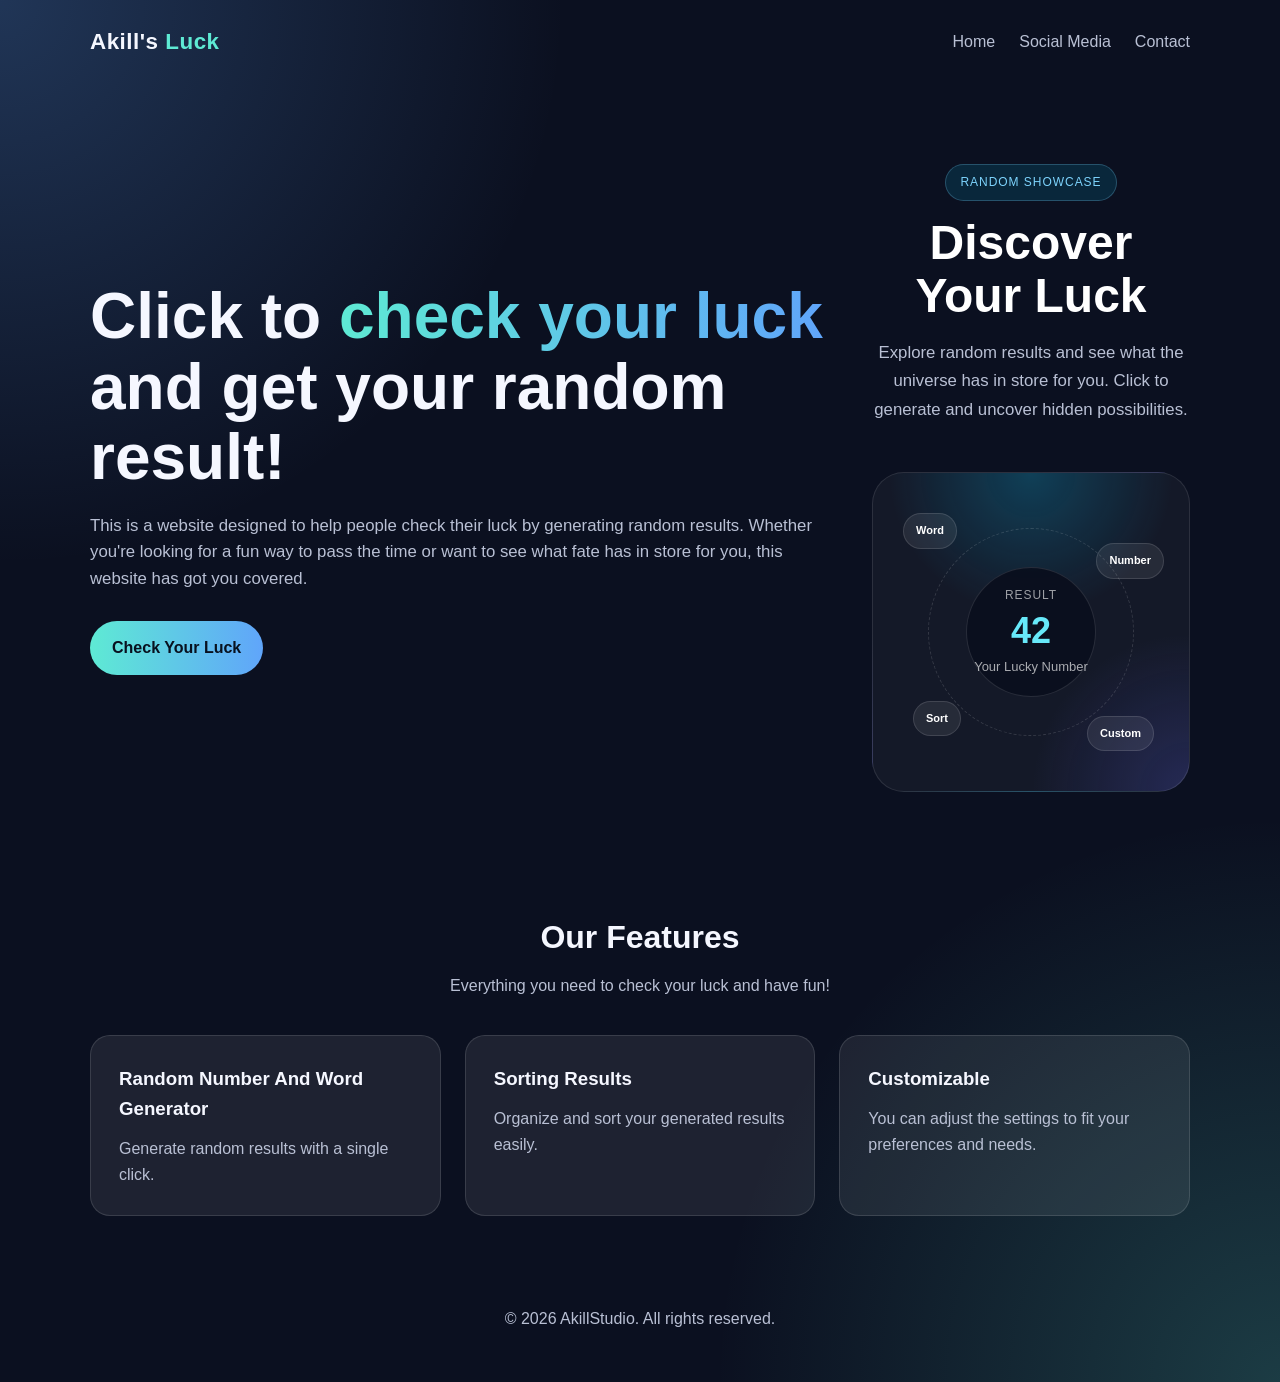
==== index.html @ 4f56688d "Initial commit" ====
<!DOCTYPE html>
<html lang="en">
<head>
  <meta charset="UTF-8" />
  <meta name="viewport" content="width=device-width, initial-scale=1.0" />
  <title>Modern Website</title>
  <style>
    * {
      margin: 0;
      padding: 0;
      box-sizing: border-box;
    }

    :root {
      --bg: #0b1020;
      --card: rgba(255, 255, 255, 0.08);
      --text: #f5f7ff;
      --muted: #b9c0d4;
      --accent: #5eead4;
      --accent-2: #60a5fa;
      --border: rgba(255, 255, 255, 0.12);
      --shadow: 0 20px 50px rgba(0, 0, 0, 0.35);
    }

    body {
      font-family: "Segoe UI", sans-serif;
      background:
        radial-gradient(circle at top left, rgba(96, 165, 250, 0.25), transparent 30%),
        radial-gradient(circle at bottom right, rgba(94, 234, 212, 0.2), transparent 30%),
        var(--bg);
      color: var(--text);
      min-height: 100vh;
      line-height: 1.6;
    }

    .container {
      width: min(1100px, 90%);
      margin: auto;
    }

    header {
      padding: 24px 0;
    }

    nav {
      display: flex;
      justify-content: space-between;
      align-items: center;
    }

    .logo {
      font-size: 1.4rem;
      font-weight: 700;
      letter-spacing: 0.5px;
    }

    .logo span {
      color: var(--accent);
    }

    .nav-links {
      display: flex;
      gap: 24px;
      list-style: none;
    }

    .nav-links a {
      text-decoration: none;
      color: var(--muted);
      transition: 0.3s;
    }

    .nav-links a:hover {
      color: var(--text);
    }

    .hero {
      padding: 80px 0 60px;
      display: grid;
      grid-template-columns: 1.4fr 0.6fr; /* Increased space for intro text */
      gap: 40px;
      align-items: center;
    }

    .hero-intro {
      max-width: 100%; /* Allow full width usage */
    }

    .hero h1 {
      font-size: clamp(2.5rem, 5vw, 4.5rem);
      line-height: 1.1;
      margin-bottom: 20px;
    }

    .hero h1 span {
      background: linear-gradient(90deg, var(--accent), var(--accent-2));
      -webkit-background-clip: text;
      background-clip: text; /* Added standard property for compatibility */
      -webkit-text-fill-color: transparent;
    }

    .hero p {
      color: var(--muted);
      font-size: 1.05rem;
      margin-bottom: 28px;
      /* Removed max-width to allow full width */
    }

    .buttons {
      display: flex;
      gap: 16px;
      flex-wrap: wrap;
    }

    .btn {
      text-decoration: none;
      padding: 14px 22px;
      border-radius: 999px;
      font-weight: 600;
      transition: 0.3s ease;
      display: inline-block;
    }

    .btn-primary {
      background: linear-gradient(90deg, var(--accent), var(--accent-2));
      color: #08111f;
    }

    .btn-primary:hover {
      transform: translateY(-2px);
      box-shadow: var(--shadow);
    }

    .btn-secondary {
      border: 1px solid var(--border);
      color: var(--text);
      background: rgba(255, 255, 255, 0.04);
    }

    .btn-secondary:hover {
      background: rgba(255, 255, 255, 0.1);
    }

    .random-showcase {
      display: grid;
      grid-template-columns: 1fr;
      gap: 20px;
      align-items: center;
      justify-items: center;
      text-align: center;
    }

    .random-showcase__label {
      display: inline-block;
      padding: 8px 14px;
      background: rgba(0, 200, 255, 0.12);
      color: #7dd3fc;
      border: 1px solid rgba(125, 211, 252, 0.25);
      border-radius: 999px;
      font-size: 12px;
      text-transform: uppercase;
      letter-spacing: 0.08em;
      margin-bottom: 16px;
    }

    .random-showcase__text h2 {
      font-size: 48px;
      line-height: 1.1;
      margin-bottom: 16px;
      color: #ffffff;
    }

    .random-showcase__desc {
      font-size: 17px;
      line-height: 1.7;
      color: rgba(255, 255, 255, 0.72);
      max-width: 100%;
    }

    .random-showcase__visual {
      position: relative;
      width: 100%;
      max-width: 400px; /* Made responsive */
      height: 320px; /* Adjusted for better proportion */
      border-radius: 32px;
      background:
        radial-gradient(circle at top, rgba(0, 200, 255, 0.22), transparent 40%),
        radial-gradient(circle at bottom right, rgba(99, 102, 241, 0.22), transparent 35%),
        rgba(255, 255, 255, 0.04);
      border: 1px solid rgba(255, 255, 255, 0.1);
      overflow: hidden;
    }

    .random-showcase__orb {
      position: absolute;
      inset: 55px;
      border-radius: 50%;
      border: 1px dashed rgba(255, 255, 255, 0.14);
    }

    .random-showcase__center {
      position: absolute;
      top: 50%;
      left: 50%;
      width: 130px;
      height: 130px;
      transform: translate(-50%, -50%);
      border-radius: 50%;
      background: rgba(10, 15, 30, 0.95);
      border: 1px solid rgba(255, 255, 255, 0.12);
      display: flex;
      flex-direction: column;
      align-items: center;
      justify-content: center;
      gap: 8px;
      text-align: center;
      color: white;
    }

    .random-showcase__center span {
      font-size: 12px;
      text-transform: uppercase;
      letter-spacing: 0.08em;
      color: rgba(255, 255, 255, 0.6);
    }

    .random-showcase__center strong {
      font-size: 36px;
      line-height: 1;
      color: #67e8f9;
    }

    .random-showcase__center small {
      font-size: 13px;
      color: rgba(255, 255, 255, 0.65);
    }

    .random-showcase__chip {
      position: absolute;
      padding: 8px 12px;
      border-radius: 999px;
      background: rgba(255, 255, 255, 0.08);
      color: white;
      border: 1px solid rgba(255, 255, 255, 0.12);
      font-weight: 600;
      font-size: 11px;
    }

    .random-showcase__chip--one {
      top: 40px;
      left: 30px;
    }

    .random-showcase__chip--two {
      top: 70px;
      right: 25px;
    }

    .random-showcase__chip--three {
      bottom: 55px;
      left: 40px;
    }

    .random-showcase__chip--four {
      bottom: 40px;
      right: 35px;
    }

    .section {
      padding: 60px 0;
    }

    .section-title {
      text-align: center;
      margin-bottom: 36px;
    }

    .section-title h2 {
      font-size: 2rem;
      margin-bottom: 10px;
    }

    .section-title p {
      color: var(--muted);
    }

    .cards {
      display: grid;
      grid-template-columns: repeat(3, 1fr);
      gap: 24px;
    }

    .card {
      background: var(--card);
      border: 1px solid var(--border);
      padding: 28px;
      border-radius: 20px;
      transition: 0.3s;
    }

    .card:hover {
      transform: translateY(-6px);
      box-shadow: var(--shadow);
    }

    .card h3 {
      margin-bottom: 12px;
    }

    .card p {
      color: var(--muted);
    }

    footer {
      padding: 30px 0 50px;
      text-align: center;
      color: var(--muted);
    }

    @media (max-width: 900px) {
      .hero {
        grid-template-columns: 1fr;
        text-align: center;
      }

      .hero {
        padding-top: 40px;
      }

      .random-showcase__text h2 {
        font-size: 36px;
      }

      .random-showcase__visual {
        width: 280px;
        height: 280px;
      }

      .random-showcase__orb {
        inset: 45px;
      }

      .random-showcase__center {
        width: 110px;
        height: 110px;
      }

      .random-showcase__center strong {
        font-size: 28px;
      }

      .random-showcase__chip {
        padding: 6px 10px;
        font-size: 10px;
      }

      .random-showcase__chip--one {
        top: 30px;
        left: 20px;
      }

      .random-showcase__chip--two {
        top: 55px;
        right: 15px;
      }

      .random-showcase__chip--three {
        bottom: 40px;
        left: 25px;
      }

      .random-showcase__chip--four {
        bottom: 25px;
        right: 20px;
      }
    }
  </style>
</head>
<body>
  <header class="container">
    <nav>
      <div class="logo">Akill's<span> <span></span>Luck</span></div>
      <ul class="nav-links">
        <li><a href="index.html">Home</a></li>
        <li><a href="https://www.instagram.com/aqlbekuly/" target="_blank">Social Media</a></li>
        <li><a href="https://api.whatsapp.com/send?phone=87751432251">Contact</a></li>
      </ul>
    </nav>
  </header>

  <main class="container">
    <section class="hero">
      <div class="hero-intro">
        <h1>Click to <span>check your luck</span> and get your random result!</h1>
        <p>
          This is a website designed to help people check their luck by generating random results. Whether you're looking for a fun way to pass the time or want to see what fate has in store for you, this website has got you covered.
        </p>
        <div class="buttons">
          <a href="randomizer.html" class="btn btn-primary">Check Your Luck</a>
        </div>
      </div>

      <section class="random-showcase">
        <div class="random-showcase__text">
          <span class="random-showcase__label">Random Showcase</span>
          <h2>Discover Your Luck</h2>
          <p class="random-showcase__desc">
            Explore random results and see what the universe has in store for you. Click to generate and uncover hidden possibilities.
          </p>
        </div>
        <div class="random-showcase__visual">
          <div class="random-showcase__orb"></div>
          <div class="random-showcase__center">
            <span>Result</span>
            <strong>42</strong>
            <small>Your Lucky Number</small>
          </div>
          <div class="random-showcase__chip random-showcase__chip--one">Word</div>
          <div class="random-showcase__chip random-showcase__chip--two">Number</div>
          <div class="random-showcase__chip random-showcase__chip--three">Sort</div>
          <div class="random-showcase__chip random-showcase__chip--four">Custom</div>
        </div>
      </section>
    </section>

    <section class="section">
      <div class="section-title">
        <h2>Our Features</h2>
        <p>Everything you need to check your luck and have fun!</p>
      </div>

      <div class="cards">
        <div class="card">
          <h3>Random Number And Word Generator</h3>
          <p>Generate random results with a single click.</p>
        </div>
        <div class="card">
          <h3>Sorting Results</h3>
          <p>Organize and sort your generated results easily.</p>
        </div>
        <div class="card">
          <h3>Customizable</h3>
          <p>You can adjust the settings to fit your preferences and needs.</p>
        </div>
      </div>
    </section>
  </main>

  <footer>
    <p>&copy; 2026 AkillStudio. All rights reserved.</p>
  </footer>
</body>
</html>
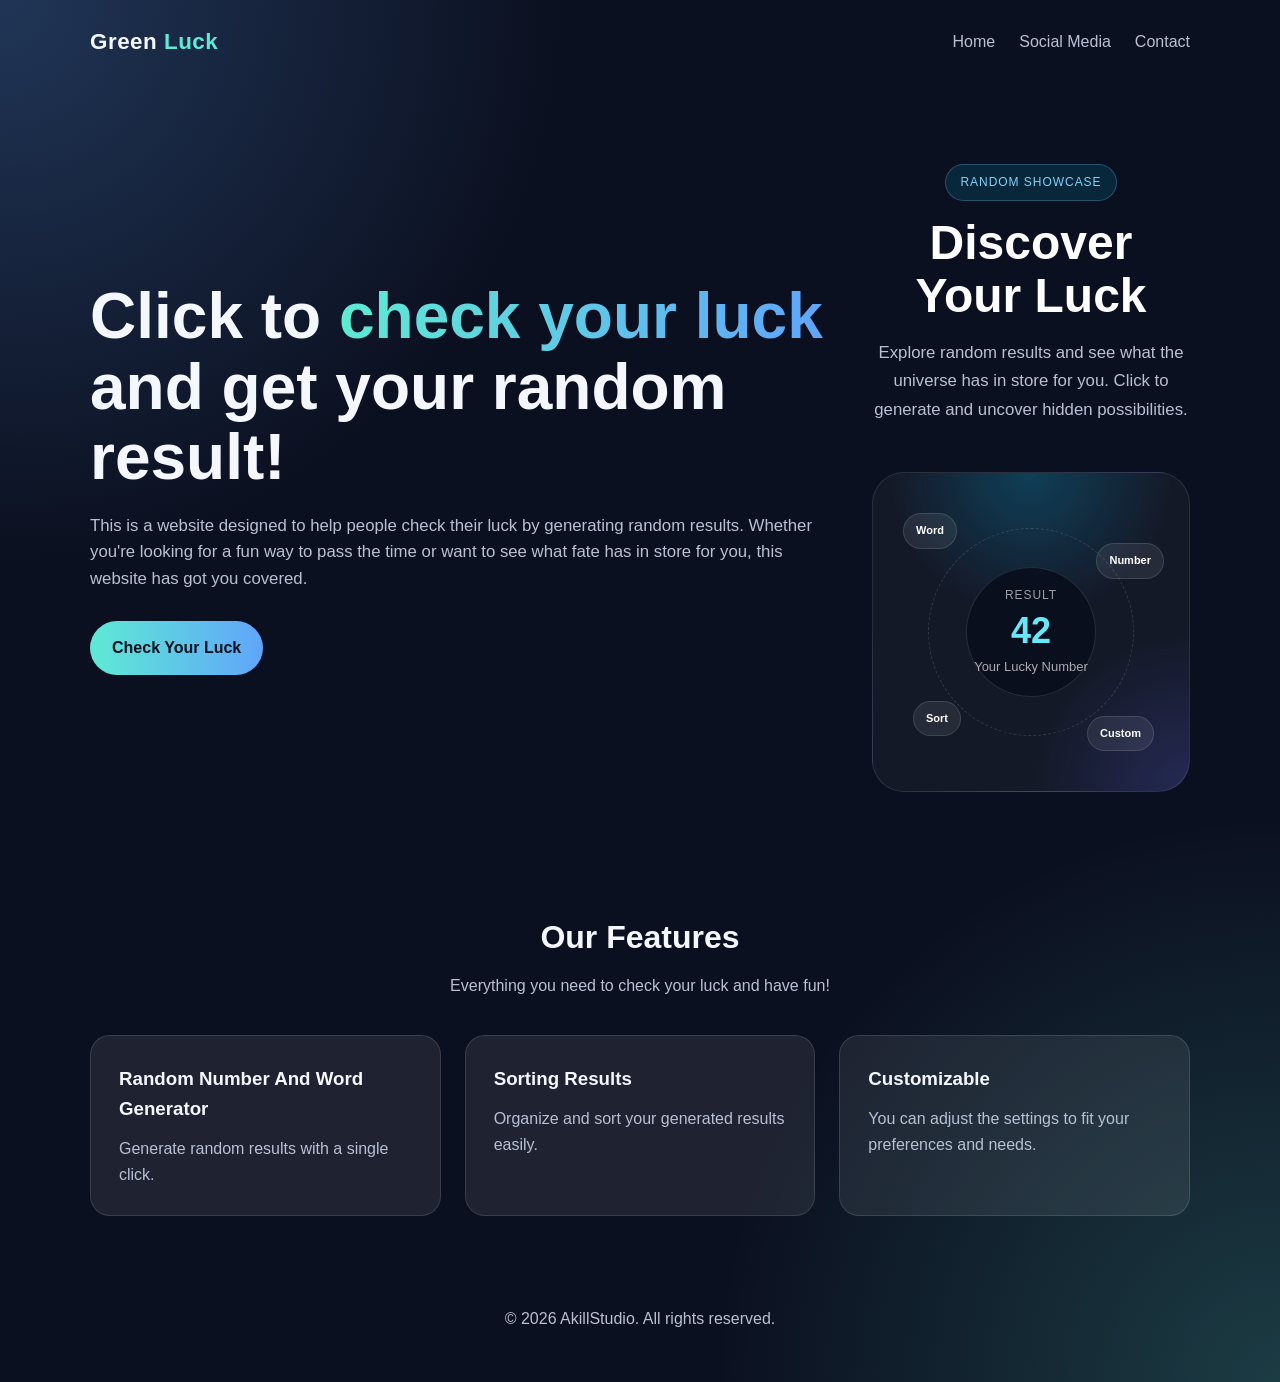
==== commit 986a27fb: "Обновил сайт" ====
--- a/index.html
+++ b/index.html
@@ -379,7 +379,7 @@
 <body>
   <header class="container">
     <nav>
-      <div class="logo">Akill's<span> <span></span>Luck</span></div>
+      <div class="logo">Green<span> <span></span>Luck</span></div>
       <ul class="nav-links">
         <li><a href="index.html">Home</a></li>
         <li><a href="https://www.instagram.com/aqlbekuly/" target="_blank">Social Media</a></li>
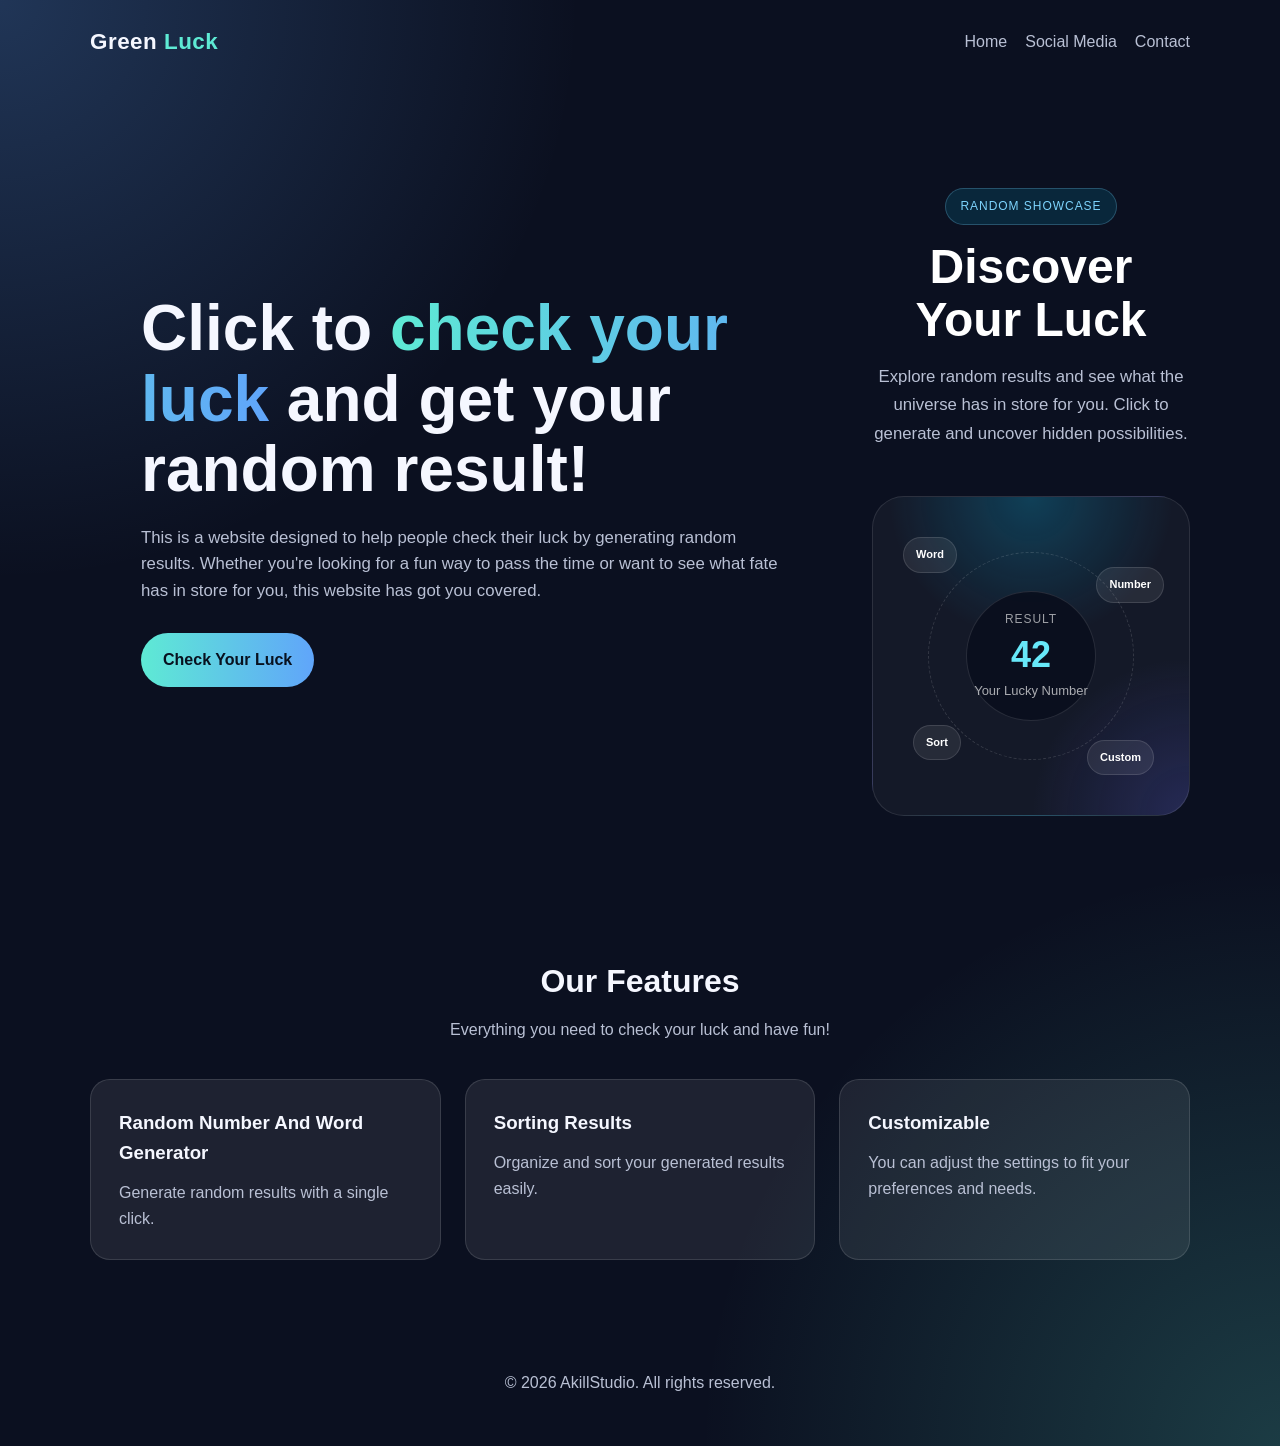
==== commit a7284232: "Bug fixes" ====
--- a/index.html
+++ b/index.html
@@ -60,7 +60,7 @@
 
     .nav-links {
       display: flex;
-      gap: 24px;
+      gap: 18px;
       list-style: none;
     }
 
@@ -83,7 +83,8 @@
     }
 
     .hero-intro {
-      max-width: 100%; /* Allow full width usage */
+      max-width: 640px;
+      margin-inline: auto;
     }
 
     .hero h1 {
@@ -148,6 +149,7 @@
       align-items: center;
       justify-items: center;
       text-align: center;
+      margin-top: 24px;
     }
 
     .random-showcase__label {
@@ -267,7 +269,8 @@
     }
 
     .section {
-      padding: 60px 0;
+      padding: 60px 0 80px;
+      margin-top: 20px;
     }
 
     .section-title {
@@ -318,22 +321,53 @@
     }
 
     @media (max-width: 900px) {
+      nav {
+        flex-wrap: wrap;
+        justify-content: center;
+        gap: 14px;
+      }
+
+      .nav-links {
+        justify-content: center;
+        flex-wrap: wrap;
+        gap: 12px;
+      }
+
       .hero {
         grid-template-columns: 1fr;
         text-align: center;
-      }
-
-      .hero {
         padding-top: 40px;
+        gap: 24px;
+      }
+
+      .hero h1 {
+        font-size: clamp(2rem, 6vw, 3.4rem);
+      }
+
+      .hero p {
+        font-size: 1rem;
+      }
+
+      .buttons {
+        justify-content: center;
+      }
+
+      .btn {
+        width: 100%;
+        max-width: 280px;
       }
 
       .random-showcase__text h2 {
         font-size: 36px;
       }
 
+      .random-showcase__desc {
+        font-size: 16px;
+      }
+
       .random-showcase__visual {
-        width: 280px;
-        height: 280px;
+        width: min(100%, 320px);
+        height: 300px;
       }
 
       .random-showcase__orb {
@@ -372,6 +406,67 @@
       .random-showcase__chip--four {
         bottom: 25px;
         right: 20px;
+      }
+
+      .cards {
+        grid-template-columns: 1fr;
+      }
+    }
+
+    @media (max-width: 650px) {
+      .container {
+        width: min(100%, 94%);
+      }
+
+      header {
+        padding: 18px 0;
+      }
+
+      .logo {
+        font-size: 1.2rem;
+      }
+
+      nav {
+        flex-direction: column;
+        align-items: center;
+        gap: 10px;
+      }
+
+      .nav-links {
+        width: 100%;
+        justify-content: center;
+      }
+
+      .hero {
+        padding: 30px 0 30px;
+      }
+
+      .hero h1 {
+        font-size: clamp(1.8rem, 8vw, 2.8rem);
+      }
+
+      .hero p {
+        font-size: 0.98rem;
+      }
+
+      .btn {
+        max-width: 100%;
+      }
+
+      .random-showcase__visual {
+        height: 260px;
+      }
+
+      .random-showcase__text h2 {
+        font-size: 30px;
+      }
+
+      .section {
+        padding: 40px 0;
+      }
+
+      .section-title {
+        margin-bottom: 28px;
       }
     }
   </style>
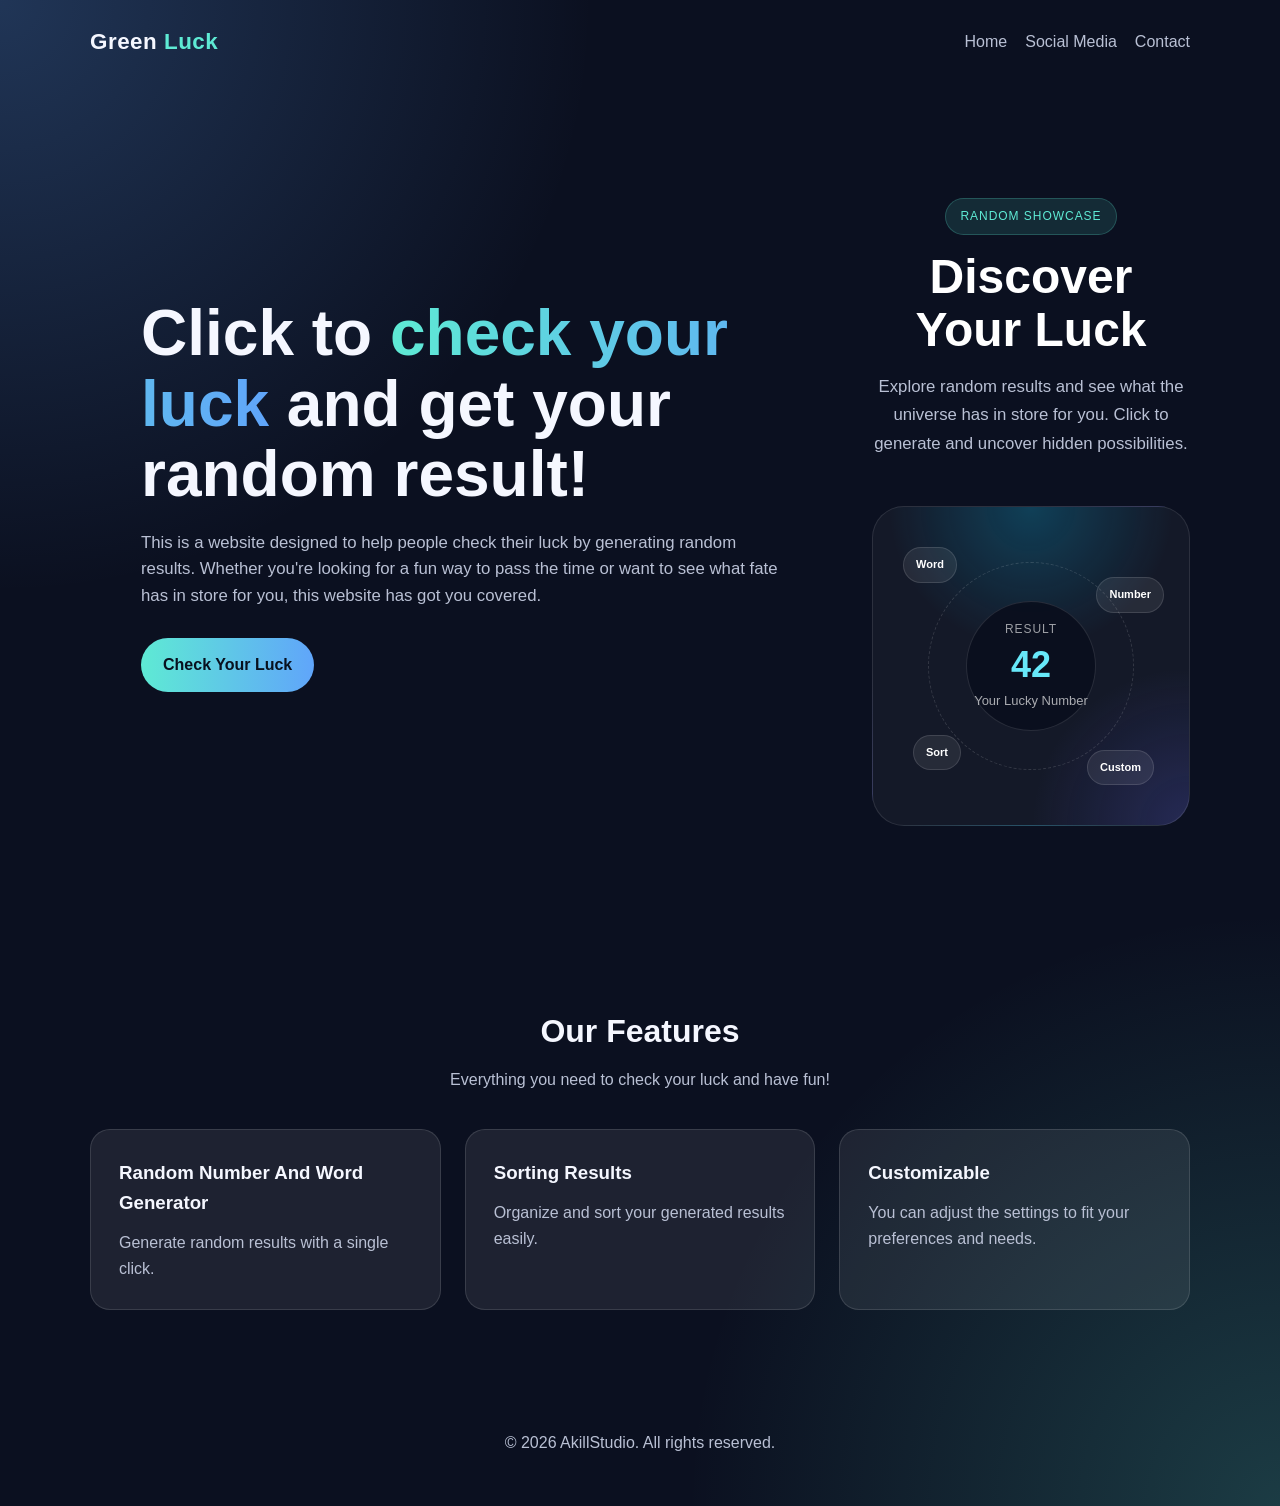
==== commit b181c568: "Update beta 1" ====
--- a/index.html
+++ b/index.html
@@ -80,6 +80,7 @@
       grid-template-columns: 1.4fr 0.6fr; /* Increased space for intro text */
       gap: 40px;
       align-items: center;
+      margin-bottom: 36px;
     }
 
     .hero-intro {
@@ -149,15 +150,15 @@
       align-items: center;
       justify-items: center;
       text-align: center;
-      margin-top: 24px;
+      margin-top: 34px;
     }
 
     .random-showcase__label {
       display: inline-block;
       padding: 8px 14px;
-      background: rgba(0, 200, 255, 0.12);
-      color: #7dd3fc;
-      border: 1px solid rgba(125, 211, 252, 0.25);
+      background: rgba(94, 234, 212, 0.12);
+      color: var(--accent);
+      border: 1px solid rgba(94, 234, 212, 0.22);
       border-radius: 999px;
       font-size: 12px;
       text-transform: uppercase;
@@ -269,8 +270,8 @@
     }
 
     .section {
-      padding: 60px 0 80px;
-      margin-top: 20px;
+      padding: 80px 0 90px;
+      margin-top: 40px;
     }
 
     .section-title {
